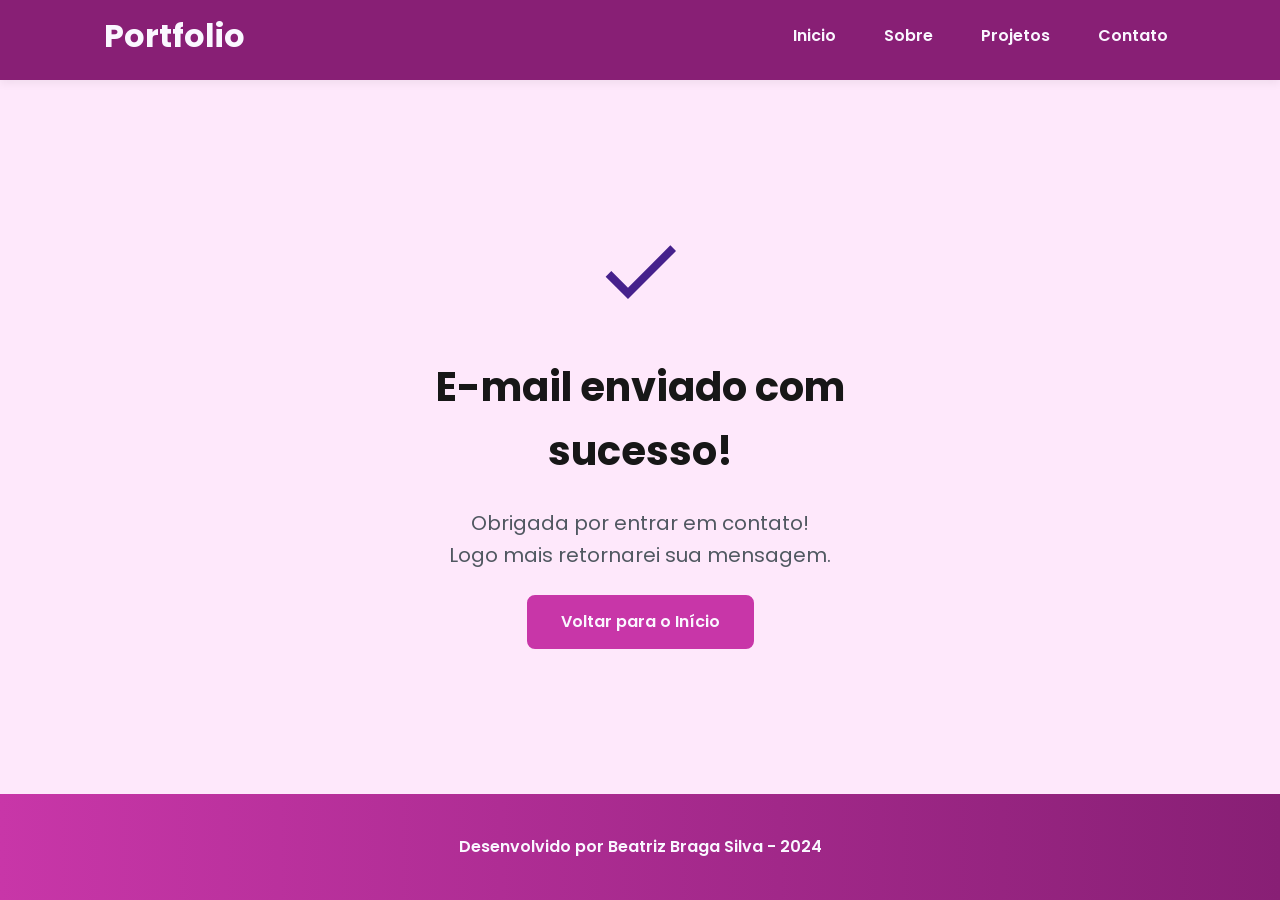
==== success.html @ 8f0bff2f "feat: success screen" ====
<!DOCTYPE html>
<html lang="pt-br">

<head>

    <!-- Fontes do Google -->
    <link rel="preconnect" href="https://fonts.googleapis.com">
    <link rel="preconnect" href="https://fonts.gstatic.com" crossorigin>

    <!-- Fonte do Google - Poppins -->
    <link href="https://fonts.googleapis.com/css2?family=Poppins&display=swap" rel="stylesheet">

    <meta charset="UTF-8">

    <meta name="viewport" content="width=device-width, initial-scale=1.0">

    <meta name="author" content="Generation Brasil">
    <meta name="description"
        content="Portfólio da Generation Brasil, desenvolvedor Full Stack especializado em criar experiências digitais incríveis. Conheça meus projetos e entre em contato.">
    <meta name="robots" content="index, follow">

    <link rel="icon" type="image/svg+xml" href="./assets/img/favicon.svg">

    <!-- SWIPER CSS -->
    <link rel="stylesheet" href="https://cdn.jsdelivr.net/npm/swiper@11/swiper-bundle.min.css"> 

    <!-- Link para a Folha de Estilo da Página - CSS -->
    <link rel="stylesheet" href="./assets/css/style.css">

    <title>Portfólio Generation Brasil</title>

</head>

<body>

    <!-- Cabeçalho da Página (header) -->
    <header>
        <div class="menu-content">
            <a href="index.html" id="titulo">Portfolio</a>
            <nav>
                <ul class="menu-list">
                    <li><a href="index.html">Inicio</a></li>
                    <li><a href="#about">Sobre</a></li>
                    <li><a href="#projects">Projetos</a></li>
                    <li><a href="#contact">Contato</a></li>
                </ul>
            </nav>
        </div>
    </header>

    <!-- Seção Principal da Página (main) -->
    <main>
        <section class="success-container">
            <article class = "success-content">
                <figure class = "success-icon">
                    <img src = "./assets/img/success.svg" 
                        alt = "Ilustração de sucesso"
                        class = "float-animation">
                </figure>
                <h1>E-mail enviado com sucesso!</h1>
                <h2>
                    Obrigada por entrar em contato! <br>
                    Logo mais retornarei sua mensagem.
                </h2>
                <a class="botao" href="index.html">Voltar para o Início</a>
            </article>
        </section>
    </main>

    <!-- Rodapé da Página (footer) -->
    <footer>
        Desenvolvido por Beatriz Braga Silva - 2024
    </footer>

</body>

</html>
---- assets/css/style.css ----
* {
    margin: 0;
    padding: 0;
    box-sizing: border-box;
    font-family: 'Poppins', sans-serif;
    font-weight: 400;
    text-decoration: none;
    outline: none;
}

:root {
  /* Paleta de Cores - rose */
  --rose-50: #fee8fb;
  --rose-100: #f7cdf6;
  --rose-200: #f0b3de;
  --rose-300: #e586cc;
  --rose-400: #db60c4;
  --rose-500: #c836a8;
  --rose-600: #a02c8e;
  --rose-700: #772163;
  --rose-800: #881f75;
  --rose-900: #4d0e3f;

  /* Cores Neutras */
  --gray-200: #e8e8e8;
  --gray-400: #505861;
  --black: #171717;
  --white: #FAF7FF;

  /* Cores de Estado */
  --error: #e63946;

  /* Sombras */
  --shadow-sm: 0 0.25rem 0.5rem rgba(0, 0, 0, 0.05);
  --shadow-md: 0 0.25rem 0.75rem rgba(107, 54, 200, 0.3);
  --shadow-lg: 0 0.5rem 1.5rem rgba(107, 54, 200, 0.2);

  /* Espaçamentos */
  --spacing-xs: 0.5rem;
  --spacing-sm: 1rem;
  --spacing-md: 1.5rem;
  --spacing-lg: 2rem;
  --spacing-xl: 3rem;
  --spacing-2xl: 4rem;

  /* Tamanhos de Fonte */
  --text-sm: 0.75rem;
  --text-base: 1rem;
  --text-lg: 1.25rem;
  --text-xl: 1.5rem;
  --text-2xl: 2rem;
  --text-3xl: 2.5rem;

  /* Border Radius */
  --radius-sm: 0.25rem;
  --radius-md: 0.5rem;
  --radius-lg: 1rem;
  --radius-xl: 2rem;
  --radius-full: 50%;

  /* Animação Padrão */
  --transition-default: all 0.3s ease;
}

html {
  scroll-behavior: smooth;
}

body {
  display: flex;
  flex-direction: column;
  min-height: 100vh;
  background-color: var(--rose-50);
  line-height: 1.6;
  color: var(--black);
}

main {
  flex: 1;
}

.section-container {
  max-width: 70rem;
  margin: 0 auto;
  padding: var(--spacing-xl) var(--spacing-md);
  scroll-margin-top: 6rem;
}

.buttons-container {
  display: flex;
  gap: var(--spacing-sm);
}

.botao,
.botao-outline {
  display: inline-block;
  padding: 0.75rem 2rem;
  border: 0.15rem solid transparent;
  border-radius: var(--radius-md);
  font-size: var(--text-base);
  font-weight: 600;
  text-align: center;
  cursor: pointer;
  transition: var(--transition-default);
}

/* Botão preenchido (primário) */
.botao {
  border-color: var(--rose-500);
  background-color: var(--rose-500);
  color: var(--white);
}

.botao:hover {
  border-color: var(--rose-800);
  background-color: var(--rose-800);
  box-shadow: var(--shadow-md);
  transform: translateY(-0.25rem);
}

/* Botão outline (secundário) */
.botao-outline {
  border-color: var(--rose-500);
  background-color: transparent;
  color: var(--rose-500);
}

.botao-outline:hover {
  border-color: var(--rose-500);
  background-color: var(--rose-500);
  color: var(--white);
  transform: translateY(-0.25rem);
}

/* Botões pequenos */
.botao.botao-sm,
.botao-outline.botao-sm {
  min-width: 6rem;
  padding: 0.25rem var(--spacing-sm);
  border-width: 0.125rem;
  border-radius: 0.25rem;
  font-size: var(--text-sm);
}

header {
  position: sticky;
  top: 0;
  z-index: 1000;
  width: 100%;
  height: 5rem;
  border-bottom: var(--spacing-xs) solid var(--rose-800);
  background-color: var(--rose-800);
  box-shadow: var(--shadow-sm);
}

header a {
  font-weight: 600;
  color: var(--white);
  transition: color 0.3s ease;
}

header a:hover {
  color: var(--rose-100);
}

#titulo {
  font-size: var(--text-2xl);
  font-weight: 700;
}

.menu-content {
  display: flex;
  justify-content: space-between;
  align-items: center;
  max-width: 70rem;
  height: 100%;
  margin: 0 auto;
  padding: 0 var(--spacing-md);
}

.menu-list {
  display: flex;
  gap: var(--spacing-lg);
  list-style: none;
}

.menu-list a {
  padding: var(--spacing-xs);
}

.hero-container {
  display: flex;
  align-items: center;
  gap: var(--spacing-2xl);
  min-height: calc(100vh - 5rem);
}

.hero-content {
  display: flex;
  flex: 1;
  flex-direction: column;
  gap: var(--spacing-md);
}

.hero-content span {
  font-size: var(--text-xl);
  font-weight: 700;
}

.hero-content h1 {
  font-size: var(--text-3xl);
  font-weight: 700;
}

.hero-content p,
.about-content p,
.contact-info p {
  font-size: var(--text-lg);
  color: var(--gray-400);
}

.hero-image {
  display: flex;
  flex: 1;
  justify-content: center;
}

.hero-image img {
  width: 100%;
  max-width: 100%;
  border-radius: var(--radius-xl);
}

/* Animação flutuante */
@keyframes float {
  0%,
  100% {
    transform: translateY(0);
  }

  50% {
    transform: translateY(-1.25rem);
  }
}

.float-animation {
  animation: float 3s ease-in-out infinite;
}

.about-container {
  display: flex;
  align-items: center;
  gap: var(--spacing-2xl);
  margin: var(--spacing-2xl) auto;
  border-radius: var(--radius-lg);
  background-color: var(--rose-100);
}

.about-image {
  flex: 0 0 17.5rem;
}

.about-image img {
  width: 100%;
  border: 0.35rem solid var(--rose-500);
  border-radius: var(--radius-full);
  box-shadow: var(--shadow-lg);
}

.about-content h2,
.projects-container h2,
.contact-info h2 {
  margin-bottom: var(--spacing-md);
  font-size: var(--text-3xl);
  font-weight: 700;
  color: var(--rose-800);
}

.about-content p {
  margin-bottom: var(--spacing-sm);
  text-align: justify;
}

.about-buttons-data {
  display: flex;
  justify-content: space-between;
  align-items: center;
  gap: var(--spacing-lg);
  margin-top: var(--spacing-lg);
}

.about-buttons-data .botao {
  margin-right: auto;
}

.data-container {
  display: flex;
  gap: var(--spacing-lg);
  margin-top: 0;
}

.data-item {
  display: flex;
  flex-direction: column;
  align-items: center;
}

.data-number {
  font-size: var(--text-xl);
  font-weight: 700;
  text-align: center;
  color: var(--rose-500);
}

.data-label {
  font-size: var(--text-base);
  text-align: center;
  color: var(--gray-400);
}

.projects-container {
  scroll-margin-top: 3rem;
  margin: var(--spacing-2xl) auto;
  text-align: center;
}

.projects-swiper {
  position: relative;
  width: 100%;
  padding: var(--spacing-sm) var(--spacing-xl) var(--spacing-xl);
  overflow: hidden;
}

.project-card {
  display: flex;
  flex-direction: column;
  width: 100%;
  height: 100%;
  border: 0.15rem solid var(--gray-200);
  border-radius: var(--radius-lg);
  background-color: var(--white);
  box-shadow: var(--shadow-sm);
  overflow: hidden;
  transition: var(--transition-default);
}

.project-card:hover {
  box-shadow: var(--shadow-lg);
}

.project-image {
  display: flex;
  align-items: center;
  justify-content: center;
  width: 100%;
  height: 10rem;
  background: linear-gradient(135deg, var(--rose-50) 0%, var(--rose-100) 100%);
}

.project-image img {
  width: 75%;
  height: 75%;
  max-width: 7rem;
  max-height: 7rem;
  object-fit: contain;
  transition: transform 0.3s ease;
}

.project-content {
  display: flex;
  flex: 1;
  flex-direction: column;
  padding: var(--spacing-md);
  text-align: left;
}

.project-content h3 {
  margin-bottom: 0.75rem;
  font-size: var(--text-lg);
  font-weight: 700;
}

.project-content p {
  flex: 1;
  margin-bottom: var(--spacing-sm);
  font-size: 0.95rem;
  color: var(--gray-400);
}

.project-tags {
  display: flex;
  flex-wrap: wrap;
  gap: var(--spacing-xs);
}

.tag {
  padding: 0.375rem 0.75rem;
  border-radius: var(--radius-sm);
  background-color: var(--rose-100);
  font-size: var(--text-sm);
  font-weight: 600;
  color: var(--rose-800);
}

.project-buttons {
  display: flex;
  justify-content: center;
  align-items: center;
  gap: 0.75rem;
  margin-top: var(--spacing-sm);
}

.swiper-wrapper {
  align-items: stretch;
}

.swiper-slide {
  display: flex;
  height: auto;
}

/* Botões do Swiper (navegação) */
.swiper-button-next,
.swiper-button-prev {
  width: 3rem;
  height: 3rem;
}

.swiper-button-next:after,
.swiper-button-prev:after {
  font-size: var(--text-lg);
  color: var(--rose-500);
}

.swiper-button-next:hover:after,
.swiper-button-prev:hover:after {
  color: var(--rose-800);
}

/* Indicadores de paginação */
.swiper-pagination-bullet {
  width: 0.75rem;
  height: 0.75rem;
  background-color: var(--gray-200);
  opacity: 1;
}

.swiper-pagination-bullet-active {
  width: var(--spacing-lg);
  border-radius: var(--radius-sm);
  background-color: var(--rose-500);
}

.contact-container {
  display: grid;
  grid-template-columns: 1fr 1fr;
  gap: var(--spacing-2xl);
}

.contact-info h2 {
  margin-bottom: var(--spacing-md);
}

.contact-info p {
  margin-bottom: var(--spacing-lg);
}

.social-container {
  display: flex;
  justify-content: center;
  gap: var(--spacing-xl);
}

.social-icon {
  width: 5rem;
  height: 5rem;
  padding: 0.75rem;
  border-radius: var(--radius-md);
  transition: var(--transition-default);
}

.social-icon img {
  width: 100%;
  filter: brightness(0) saturate(100%);
  transition: filter 0.3s ease;
}

.social-icon:hover img {
  filter: brightness(0)
          saturate(100%)
          invert(42%)
          sepia(93%)
          saturate(1352%)
          hue-rotate(243deg)
          brightness(79%)
          contrast(91%);
}

/* Formulário */
form {
  display: flex;
  flex-direction: column;
  gap: 0.75rem;
}

form label {
  font-size: var(--text-base);
  font-weight: 600;
}

form input,
form textarea {
  width: 100%;
  padding: 0.5rem var(--spacing-sm);
  border: 0.15rem solid var(--rose-500);
  border-radius: var(--radius-md);
  font-family: inherit;
  font-size: var(--text-base);
  transition: border-color 0.3s ease;
}

form input:focus,
form textarea:focus {
  border-color: var(--rose-500);
  outline: none;
}

form textarea {
  min-height: 5rem;
  resize: none;
}

form span {
  margin-top: -0.75rem;
  font-size: var(--text-sm);
  color: var(--error);
}

footer {
  padding: 2.5rem;
  background: linear-gradient(to right, var(--rose-500), var(--rose-800));
  font-weight: 600;
  text-align: center;
  color: var(--white);
}

.success-container {
    display: flex;
    flex-direction: column;
    justify-content: center;
    align-items: center;
    width: 100%;
    min-height: calc(100vh - 12.5rem);
    padding: var(--spacing-xl) var(--spacing-md);
}

.success-content {
    display: flex;
    flex-direction: column;
    align-items: center;
    gap: var(--spacing-md);
    max-width: 37.5rem;
    text-align: center;
}

.success-content h1 {
    font-size: var(--text-3xl);
    font-weight: 700;
    color: var(--purple-800);
}

.success-content h2 {
    font-size: var(--text-lg);
    color: var(--gray-400);
}

.success-icon {
    display: flex;
    align-items: center;
    justify-content: center;
    width: 7.5rem;
    height: 7.5rem;
    border-radius: var(--radius-full);
    background-color: var(--purple-100);
}

.success-icon img {
    width: 6rem;
    height: 6rem;
    filter: brightness(0)
            saturate(100%)
            invert(11%)
            sepia(69%)
            saturate(3759%)
            hue-rotate(256deg)
            brightness(101%)
            contrast(96%);
}
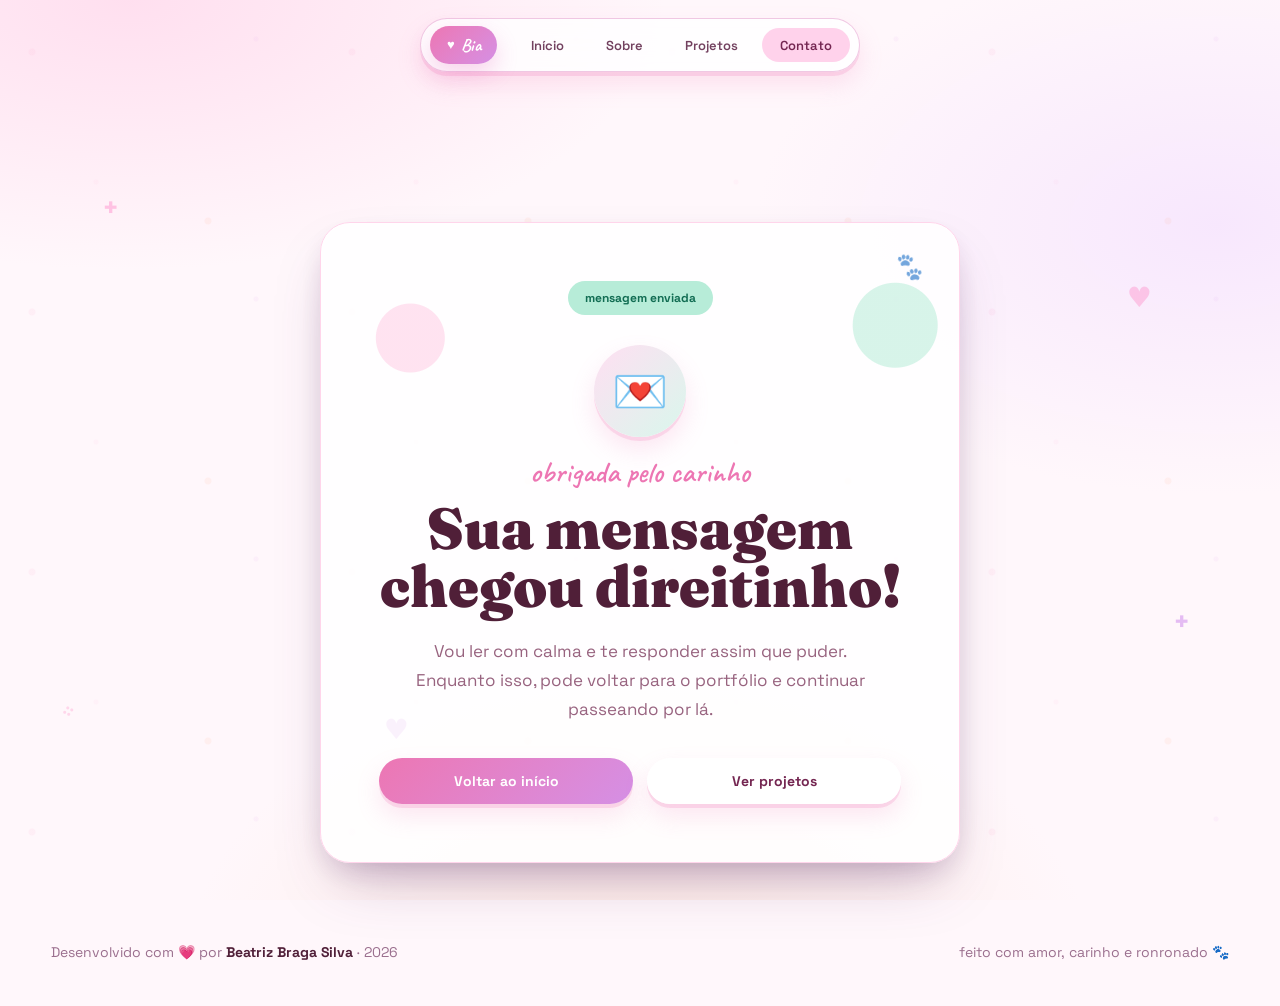
==== commit b66e94f8: "feat: atualização" ====
--- a/success.html
+++ b/success.html
@@ -2,76 +2,59 @@
 <html lang="pt-br">
 
 <head>
+  <meta charset="UTF-8">
+  <meta name="viewport" content="width=device-width, initial-scale=1.0">
+  <meta name="author" content="Beatriz Braga Silva">
+  <meta name="description" content="Mensagem enviada com sucesso para Beatriz Braga Silva.">
+  <meta name="robots" content="noindex, follow">
 
-    <!-- Fontes do Google -->
-    <link rel="preconnect" href="https://fonts.googleapis.com">
-    <link rel="preconnect" href="https://fonts.gstatic.com" crossorigin>
+  <link rel="preconnect" href="https://fonts.googleapis.com">
+  <link rel="preconnect" href="https://fonts.gstatic.com" crossorigin>
+  <link href="https://fonts.googleapis.com/css2?family=Caveat:wght@500;600;700&family=Fraunces:opsz,wght@9..144,700;9..144,800;9..144,900&family=Space+Grotesk:wght@400;500;600;700&display=swap" rel="stylesheet">
+  <link rel="stylesheet" href="./assets/css/style.css">
 
-    <!-- Fonte do Google - Poppins -->
-    <link href="https://fonts.googleapis.com/css2?family=Poppins&display=swap" rel="stylesheet">
-
-    <meta charset="UTF-8">
-
-    <meta name="viewport" content="width=device-width, initial-scale=1.0">
-
-    <meta name="author" content="Generation Brasil">
-    <meta name="description"
-        content="Portfólio da Generation Brasil, desenvolvedor Full Stack especializado em criar experiências digitais incríveis. Conheça meus projetos e entre em contato.">
-    <meta name="robots" content="index, follow">
-
-    <link rel="icon" type="image/svg+xml" href="./assets/img/favicon.svg">
-
-    <!-- SWIPER CSS -->
-    <link rel="stylesheet" href="https://cdn.jsdelivr.net/npm/swiper@11/swiper-bundle.min.css"> 
-
-    <!-- Link para a Folha de Estilo da Página - CSS -->
-    <link rel="stylesheet" href="./assets/css/style.css">
-
-    <title>Portfólio Generation Brasil</title>
-
+  <title>Mensagem enviada | Beatriz Braga</title>
 </head>
 
-<body>
+<body class="success-page">
+  <div class="page-sparkles" aria-hidden="true">
+    <span class="sparkle s1">+</span>
+    <span class="sparkle s2">♥</span>
+    <span class="sparkle s3">+</span>
+    <span class="sparkle s4">♥</span>
+    <span class="paw">::</span>
+  </div>
 
-    <!-- Cabeçalho da Página (header) -->
-    <header>
-        <div class="menu-content">
-            <a href="index.html" id="titulo">Portfolio</a>
-            <nav>
-                <ul class="menu-list">
-                    <li><a href="index.html">Inicio</a></li>
-                    <li><a href="#about">Sobre</a></li>
-                    <li><a href="#projects">Projetos</a></li>
-                    <li><a href="#contact">Contato</a></li>
-                </ul>
-            </nav>
-        </div>
-    </header>
+  <header>
+    <nav class="menu-content" aria-label="Menu principal">
+      <a href="./index.html#hero" id="titulo"><span class="titulo-icon">♥</span> Bia</a>
+      <ul class="menu-list">
+        <li><a href="./index.html#hero">Início</a></li>
+        <li><a href="./index.html#about">Sobre</a></li>
+        <li><a href="./index.html#projects">Projetos</a></li>
+        <li><a href="./index.html#contact" class="active">Contato</a></li>
+      </ul>
+    </nav>
+  </header>
 
-    <!-- Seção Principal da Página (main) -->
-    <main>
-        <section class="success-container">
-            <article class = "success-content">
-                <figure class = "success-icon">
-                    <img src = "./assets/img/success.svg" 
-                        alt = "Ilustração de sucesso"
-                        class = "float-animation">
-                </figure>
-                <h1>E-mail enviado com sucesso!</h1>
-                <h2>
-                    Obrigada por entrar em contato! <br>
-                    Logo mais retornarei sua mensagem.
-                </h2>
-                <a class="botao" href="index.html">Voltar para o Início</a>
-            </article>
-        </section>
-    </main>
+  <main class="success-main">
+    <section class="success-card" aria-labelledby="success-title">
+      <span class="success-badge">mensagem enviada</span>
+      <div class="success-icon" aria-hidden="true">💌</div>
+      <p class="success-kicker">obrigada pelo carinho</p>
+      <h1 id="success-title">Sua mensagem chegou direitinho!</h1>
+      <p>Vou ler com calma e te responder assim que puder. Enquanto isso, pode voltar para o portfólio e continuar passeando por lá.</p>
+      <div class="success-actions">
+        <a class="button button-primary" href="./index.html#hero">Voltar ao início</a>
+        <a class="button button-soft" href="./index.html#projects">Ver projetos</a>
+      </div>
+    </section>
+  </main>
 
-    <!-- Rodapé da Página (footer) -->
-    <footer>
-        Desenvolvido por Beatriz Braga Silva - 2024
-    </footer>
-
+  <footer>
+    <span>Desenvolvido com 💗 por <strong>Beatriz Braga Silva</strong> · 2026</span>
+    <span>feito com amor, carinho e ronronado 🐾</span>
+  </footer>
 </body>
 
-</html>+</html>
--- a/assets/css/style.css
+++ b/assets/css/style.css
@@ -1,598 +1,1628 @@
 * {
-    margin: 0;
-    padding: 0;
-    box-sizing: border-box;
-    font-family: 'Poppins', sans-serif;
-    font-weight: 400;
-    text-decoration: none;
-    outline: none;
+  box-sizing: border-box;
+  margin: 0;
+  padding: 0;
 }
 
 :root {
-  /* Paleta de Cores - rose */
-  --rose-50: #fee8fb;
-  --rose-100: #f7cdf6;
-  --rose-200: #f0b3de;
-  --rose-300: #e586cc;
-  --rose-400: #db60c4;
-  --rose-500: #c836a8;
-  --rose-600: #a02c8e;
-  --rose-700: #772163;
-  --rose-800: #881f75;
-  --rose-900: #4d0e3f;
-
-  /* Cores Neutras */
-  --gray-200: #e8e8e8;
-  --gray-400: #505861;
-  --black: #171717;
-  --white: #FAF7FF;
-
-  /* Cores de Estado */
-  --error: #e63946;
-
-  /* Sombras */
-  --shadow-sm: 0 0.25rem 0.5rem rgba(0, 0, 0, 0.05);
-  --shadow-md: 0 0.25rem 0.75rem rgba(107, 54, 200, 0.3);
-  --shadow-lg: 0 0.5rem 1.5rem rgba(107, 54, 200, 0.2);
-
-  /* Espaçamentos */
-  --spacing-xs: 0.5rem;
-  --spacing-sm: 1rem;
-  --spacing-md: 1.5rem;
-  --spacing-lg: 2rem;
-  --spacing-xl: 3rem;
-  --spacing-2xl: 4rem;
-
-  /* Tamanhos de Fonte */
-  --text-sm: 0.75rem;
-  --text-base: 1rem;
-  --text-lg: 1.25rem;
-  --text-xl: 1.5rem;
-  --text-2xl: 2rem;
-  --text-3xl: 2.5rem;
-
-  /* Border Radius */
-  --radius-sm: 0.25rem;
-  --radius-md: 0.5rem;
-  --radius-lg: 1rem;
-  --radius-xl: 2rem;
-  --radius-full: 50%;
-
-  /* Animação Padrão */
-  --transition-default: all 0.3s ease;
+  --font-display: "Fraunces", serif;
+  --font-sans: "Space Grotesk", ui-sans-serif, system-ui, sans-serif;
+  --font-hand: "Caveat", cursive;
+  --ink: oklch(0.32 0.08 350);
+  --muted: oklch(0.55 0.06 345);
+  --pink: oklch(0.72 0.16 350);
+  --pink-2: oklch(0.75 0.14 320);
+  --pink-soft: oklch(0.95 0.06 350);
+  --mint: oklch(0.9 0.06 170);
+  --butter: oklch(0.95 0.07 95);
+  --paper: oklch(0.985 0.012 350);
+  --white: #fff;
+  --gradient-text: linear-gradient(120deg, oklch(0.7 0.18 350), oklch(0.75 0.14 320));
+  --shadow: 0 8px 24px oklch(0.72 0.16 350 / 0.18);
+  --shadow-sticker: 0 4px 0 oklch(0.72 0.16 350 / 0.2), 0 12px 24px oklch(0.72 0.16 350 / 0.18);
+  --shadow-strong: 0 30px 60px -20px oklch(0.4 0.1 320 / 0.35), 0 12px 30px -10px oklch(0.4 0.1 320 / 0.25);
+  --wide: min(92vw, 1180px);
 }
 
 html {
   scroll-behavior: smooth;
+  scrollbar-color: #f27ac1 #fff2fa;
+  scrollbar-width: thin;
 }
 
 body {
+  min-height: 100vh;
+  color: var(--ink);
+  font-family: var(--font-sans);
+  background:
+    radial-gradient(ellipse 70% 50% at 10% 0%, oklch(0.92 0.06 350 / 0.7), transparent 60%),
+    radial-gradient(ellipse 60% 50% at 95% 25%, oklch(0.92 0.06 310 / 0.55), transparent 60%),
+    radial-gradient(ellipse 60% 60% at 50% 110%, oklch(0.93 0.07 40 / 0.4), transparent 60%),
+    oklch(0.985 0.012 350);
+  background-attachment: fixed;
+  overflow-x: hidden;
+}
+
+::-webkit-scrollbar {
+  width: 12px;
+}
+
+::-webkit-scrollbar-track {
+  background: #fff2fa;
+}
+
+::-webkit-scrollbar-thumb {
+  border: 3px solid #fff2fa;
+  border-radius: 999px;
+  background: linear-gradient(#f476bf, #d783df);
+}
+
+body::before {
+  content: "";
+  position: fixed;
+  inset: 0;
+  z-index: -2;
+  background:
+    radial-gradient(circle at 10% 20%, oklch(0.85 0.1 350 / 0.12) 0 3px, transparent 4px),
+    radial-gradient(circle at 80% 15%, oklch(0.85 0.1 320 / 0.12) 0 2px, transparent 3px),
+    radial-gradient(circle at 30% 70%, oklch(0.85 0.1 350 / 0.08) 0 2px, transparent 3px),
+    radial-gradient(circle at 65% 85%, oklch(0.85 0.1 40 / 0.12) 0 3px, transparent 4px);
+  background-size: 320px 260px;
+  pointer-events: none;
+}
+
+a {
+  color: inherit;
+  text-decoration: none;
+}
+
+button,
+input,
+textarea {
+  font: inherit;
+}
+
+.progress-bar {
+  position: fixed;
+  inset: 0 auto auto 0;
+  z-index: 2000;
+  width: 0;
+  height: 5px;
+  border-radius: 0 999px 999px 0;
+  background: linear-gradient(90deg, #ff71bd, #e28bdd, #ff9b75);
+  box-shadow: 0 8px 20px rgba(242, 92, 177, 0.35);
+}
+
+.page-sparkles {
+  position: fixed;
+  inset: 0;
+  z-index: -1;
+  pointer-events: none;
+}
+
+.sparkle,
+.paw {
+  position: absolute;
+  color: oklch(0.85 0.12 350 / 0.7);
+  font-weight: 700;
+  font-size: 28px;
+  animation: float-slow 6s ease-in-out infinite;
+}
+
+.s1 { left: 8%; top: 21%; }
+.s2 { right: 10%; top: 31%; color: rgba(255, 121, 188, 0.34); }
+.s3 { right: 7%; top: 67%; color: rgba(180, 77, 230, 0.35); }
+.s4 { left: 30%; top: 79%; color: rgba(191, 79, 222, 0.55); }
+.paw {
+  left: 5%;
+  bottom: 20%;
+  width: 18px;
+  height: 18px;
+  color: rgba(255, 152, 204, 0.34);
+  font-size: 16px;
+  transform: rotate(35deg);
+}
+
+header {
+  position: sticky;
+  top: 18px;
+  z-index: 1000;
+  width: fit-content;
+  max-width: calc(100vw - 24px);
+  margin: 18px auto 0;
+  padding: 7px 9px;
+  border: 1px solid rgba(234, 177, 216, 0.7);
+  border-radius: 999px;
+  background: oklch(1 0 0 / 0.7);
+  box-shadow: var(--shadow-sticker);
+  backdrop-filter: blur(22px);
+  -webkit-backdrop-filter: blur(22px);
+}
+
+.menu-content,
+.menu-list {
+  display: flex;
+  align-items: center;
+}
+
+.menu-content {
+  gap: 16px;
+}
+
+.menu-list {
+  gap: 6px;
+  list-style: none;
+}
+
+#titulo {
+  display: inline-flex;
+  align-items: center;
+  gap: 6px;
+  padding: 8px 17px;
+  border-radius: 999px;
+  color: #fff;
+  font-family: var(--font-hand);
+  font-size: 18px;
+  font-weight: 700;
+  background: linear-gradient(135deg, var(--pink), var(--pink-2));
+  box-shadow: 0 10px 22px rgba(221, 78, 171, 0.22);
+}
+
+.titulo-icon {
+  font-size: 13px;
+}
+
+.menu-list a {
+  display: inline-flex;
+  align-items: center;
+  justify-content: center;
+  min-height: 34px;
+  padding: 0 18px;
+  border-radius: 999px;
+  color: #73415f;
+  font-size: 13px;
+  font-weight: 600;
+  transition: 0.25s ease;
+}
+
+.menu-list a:hover,
+.menu-list a.active {
+  color: oklch(0.4 0.12 350);
+  background: oklch(0.92 0.07 350);
+}
+
+.page-section {
+  width: var(--wide);
+  margin: 0 auto;
+  scroll-margin-top: 90px;
+}
+
+.hero-container {
+  position: relative;
+  display: grid;
+  grid-template-columns: minmax(390px, 480px) minmax(360px, 450px);
+  align-items: center;
+  justify-content: center;
+  gap: clamp(100px, 11vw, 190px);
+  min-height: calc(100vh - 78px);
+  padding: 42px 0 126px;
+}
+
+.hero-left {
   display: flex;
   flex-direction: column;
-  min-height: 100vh;
-  background-color: var(--rose-50);
-  line-height: 1.6;
-  color: var(--black);
-}
-
-main {
-  flex: 1;
-}
-
-.section-container {
-  max-width: 70rem;
-  margin: 0 auto;
-  padding: var(--spacing-xl) var(--spacing-md);
-  scroll-margin-top: 6rem;
+  align-items: flex-start;
+  transform: translateY(10px);
+}
+
+.hero-badge {
+  display: inline-flex;
+  align-items: center;
+  margin-bottom: 27px;
+  padding: 7px 17px;
+  border-radius: 999px;
+  color: #126d53;
+  background: oklch(0.95 0.05 170);
+  font-size: 12px;
+  font-weight: 700;
+}
+
+.hero-hello {
+  margin-bottom: 19px;
+  color: var(--pink);
+  font-family: var(--font-hand);
+  font-size: 38px;
+  font-weight: 500;
+}
+
+.hero-left h1 {
+  color: var(--ink);
+  font-family: var(--font-display);
+  font-size: clamp(64px, 5vw, 88px);
+  font-weight: 900;
+  line-height: 0.9;
+}
+
+.hero-left h1 span {
+  position: relative;
+  display: block;
+  width: fit-content;
+  background: var(--gradient-text);
+  background-clip: text;
+  -webkit-background-clip: text;
+  color: transparent;
+}
+
+.hero-left h1 span::after {
+  content: "";
+  position: absolute;
+  left: -4px;
+  bottom: -24px;
+  width: calc(100% - 74px);
+  height: 20px;
+  background-image: url("data:image/svg+xml,%3Csvg width='320' height='24' viewBox='0 0 320 24' xmlns='http://www.w3.org/2000/svg'%3E%3Cpath d='M3 15 C78 7 170 22 317 10' fill='none' stroke='%23f8a1d4' stroke-width='3' stroke-linecap='round'/%3E%3C/svg%3E");
+  background-repeat: no-repeat;
+  background-size: 100% 100%;
+  opacity: 0.8;
+  transform: rotate(-0.4deg);
+  transform-origin: left center;
+}
+
+.hero-left h1 b {
+  position: relative;
+  z-index: 1;
+  display: inline-block;
+  margin-left: 16px;
+  color: var(--pink);
+  font-size: 36px;
+  vertical-align: middle;
+}
+
+.hero-description {
+  max-width: 500px;
+  margin-top: 24px;
+  color: #98637f;
+  font-size: 18px;
+  line-height: 1.72;
+}
+
+.hero-description strong,
+.about-content strong {
+  padding: 1px 8px;
+  border-radius: 999px;
+  color: oklch(0.4 0.12 350);
+  background: var(--pink-soft);
+  font-weight: 800;
 }
 
 .buttons-container {
   display: flex;
-  gap: var(--spacing-sm);
-}
-
-.botao,
-.botao-outline {
-  display: inline-block;
-  padding: 0.75rem 2rem;
-  border: 0.15rem solid transparent;
-  border-radius: var(--radius-md);
-  font-size: var(--text-base);
+  flex-wrap: wrap;
+  gap: 16px;
+  margin-top: 28px;
+}
+
+.button {
+  display: inline-flex;
+  align-items: center;
+  justify-content: center;
+  min-height: 46px;
+  padding: 0 29px;
+  border: 0;
+  border-radius: 999px;
+  cursor: pointer;
+  font-size: 14px;
+  font-weight: 800;
+  transition: 0.25s ease;
+}
+
+.button-primary {
+  color: #fff;
+  background: linear-gradient(135deg, var(--pink), var(--pink-2));
+  box-shadow: var(--shadow-sticker);
+}
+
+.button-soft {
+  color: oklch(0.4 0.12 350);
+  background: oklch(1 0 0 / 0.9);
+  box-shadow: var(--shadow-sticker);
+}
+
+.button:hover {
+  transform: translateY(-3px);
+}
+
+.hero-tags {
+  display: flex;
+  flex-wrap: wrap;
+  gap: 10px;
+  margin-top: 47px;
+}
+
+.hero-tags span,
+.project-tags span {
+  padding: 5px 14px;
+  border: 1px solid #ffd1e8;
+  border-radius: 999px;
+  color: #864267;
+  background: rgba(255, 255, 255, 0.82);
+  font-size: 12px;
+  font-weight: 600;
+}
+
+.hero-right {
+  display: flex;
+  justify-content: center;
+  transform: translateY(18px);
+}
+
+.hero-card {
+  position: relative;
+  width: clamp(335px, 25vw, 430px);
+  padding: 16px;
+  border-radius: 28px;
+  background: oklch(1 0 0 / 0.96);
+  box-shadow: var(--shadow-sticker);
+  transform: rotate(-4deg);
+}
+
+.hero-photo {
+  display: block;
+  width: 100%;
+  aspect-ratio: 0.82 / 1;
+  border-radius: 21px;
+  object-fit: cover;
+  object-position: center 25%;
+}
+
+.hero-chip {
+  position: absolute;
+  display: inline-flex;
+  align-items: center;
+  justify-content: center;
+  min-height: 36px;
+  padding: 0 15px;
+  border-radius: 999px;
+  color: #6c2453;
+  background: oklch(1 0 0 / 0.94);
+  box-shadow: var(--shadow-sticker);
+  font-size: 12px;
+  font-weight: 800;
+  white-space: nowrap;
+}
+
+.chip-one { top: 52px; left: -50px; transform: rotate(-5deg); }
+.chip-two { top: 142px; right: -83px; transform: rotate(6deg); background: #ffdff3; }
+.chip-three { right: -56px; bottom: 54px; transform: rotate(6deg); color: #147158; background: var(--mint); }
+
+.hero-card-footer {
+  position: absolute;
+  right: -22px;
+  bottom: -31px;
+  left: 60px;
+  display: flex;
+  align-items: center;
+  justify-content: center;
+  min-height: 64px;
+  padding: 15px 28px;
+  border-radius: 999px;
+  color: #7b2b62;
+  background: oklch(1 0 0 / 0.96);
+  box-shadow: var(--shadow-sticker);
+  font-family: var(--font-hand);
+  font-size: 22px;
   font-weight: 600;
   text-align: center;
+  transform: rotate(-1deg);
+}
+
+.hero-card-footer span {
+  position: absolute;
+  left: -70px;
+  bottom: 9px;
+  padding: 7px 16px;
+  border-radius: 999px;
+  color: #157356;
+  background: var(--mint);
+  font-size: 12px;
+  font-weight: 800;
+  white-space: nowrap;
+  box-shadow: var(--shadow-sticker);
+  transform: rotate(-4deg);
+}
+
+.hero-cat {
+  position: absolute;
+  top: -30px;
+  right: 18px;
+  width: 58px;
+  height: 58px;
+  color: oklch(0.75 0.14 350);
+  filter: drop-shadow(0 10px 20px oklch(0.72 0.16 350 / 0.24));
+  animation: float-slow 6s ease-in-out infinite;
+}
+
+.blink {
+  animation: blink 4s ease-in-out infinite;
+  transform-origin: center;
+}
+
+.scroll-hint {
+  position: absolute;
+  left: 50%;
+  bottom: 22px;
+  display: flex;
+  flex-direction: column;
+  align-items: center;
+  gap: 8px;
+  color: #99738c;
+  font-size: 12px;
+  font-weight: 700;
+  transform: translateX(-50%);
+}
+
+.scroll-hint strong {
+  color: #d65bb1;
+  font-size: 18px;
+  animation: bob 1.8s ease-in-out infinite;
+}
+
+@keyframes bob {
+  50% { transform: translateY(8px); }
+}
+
+@keyframes float-slow {
+  0%,
+  100% {
+    transform: translateY(0) rotate(0deg);
+  }
+
+  50% {
+    transform: translateY(-12px) rotate(-2deg);
+  }
+}
+
+@keyframes wiggle {
+  0%,
+  100% {
+    transform: rotate(-3deg);
+  }
+
+  50% {
+    transform: rotate(3deg);
+  }
+}
+
+@keyframes blink {
+  0%,
+  90%,
+  100% {
+    transform: scaleY(1);
+  }
+
+  95% {
+    transform: scaleY(0.1);
+  }
+}
+
+.section-title {
+  max-width: 850px;
+}
+
+.center-title {
+  margin: 0 auto;
+  text-align: center;
+}
+
+.section-title p {
+  color: var(--pink);
+  font-family: var(--font-hand);
+  font-size: 25px;
+  font-weight: 500;
+}
+
+.section-title h2 {
+  color: var(--ink);
+  font-family: var(--font-display);
+  font-size: clamp(42px, 4vw, 60px);
+  font-weight: 800;
+  line-height: 1.15;
+}
+
+.section-title h2 span {
+  background: var(--gradient-text);
+  background-clip: text;
+  -webkit-background-clip: text;
+  color: transparent;
+  font-weight: 800;
+}
+
+.section-title small {
+  display: block;
+  max-width: 620px;
+  margin: 18px auto 0;
+  color: var(--muted);
+  font-size: 17px;
+  line-height: 1.55;
+}
+
+.about-container {
+  min-height: 940px;
+  padding-top: 230px;
+  padding-bottom: 130px;
+}
+
+.about-grid {
+  display: grid;
+  grid-template-columns: 470px minmax(420px, 600px);
+  align-items: center;
+  justify-content: center;
+  gap: 105px;
+  margin-top: 80px;
+}
+
+.cat-polaroids {
+  position: relative;
+  min-height: 390px;
+}
+
+.polaroid {
+  position: absolute;
+  width: 310px;
+  padding: 16px 16px 22px;
+  border-radius: 27px 27px 18px 18px;
+  background: #fff;
+  box-shadow: var(--shadow-sticker);
+  text-align: center;
+}
+
+.polaroid img {
+  display: block;
+  width: 100%;
+  aspect-ratio: 1.22 / 1;
+  border-radius: 19px;
+  object-fit: cover;
+}
+
+.polaroid figcaption {
+  margin-top: 10px;
+  color: #8d3a70;
+  font-size: 18px;
+  font-weight: 500;
+}
+
+.polaroid-one {
+  top: 8px;
+  left: 40px;
+  transform: rotate(-5deg);
+}
+
+.polaroid-two {
+  right: 4px;
+  bottom: 0;
+  transform: rotate(7deg);
+}
+
+.about-content p {
+  color: #6a3152;
+  font-size: 19px;
+  line-height: 1.78;
+}
+
+.about-content p + p {
+  margin-top: 27px;
+  color: #9b6f8e;
+}
+
+.about-facts {
+  display: grid;
+  grid-template-columns: repeat(2, minmax(0, 1fr));
+  gap: 14px;
+  margin-top: 31px;
+}
+
+.about-facts span {
+  display: flex;
+  flex-direction: column;
+  gap: 2px;
+  min-height: 62px;
+  padding: 13px 24px;
+  border: 1px solid #ffd4eb;
+  border-radius: 999px;
+  background: oklch(1 0 0 / 0.7);
+  backdrop-filter: blur(20px);
+  box-shadow: var(--shadow-sticker);
+}
+
+.about-facts b {
+  font-size: 14px;
+  font-weight: 800;
+}
+
+.about-facts small {
+  color: var(--muted);
+  font-size: 12px;
+}
+
+.diary-container {
+  display: grid;
+  grid-template-columns: 410px 760px;
+  align-items: start;
+  justify-content: center;
+  gap: 76px;
+  min-height: 820px;
+  margin-top: 120px;
+  margin-bottom: 150px;
+  padding-top: 95px;
+}
+
+.eyebrow {
+  margin-bottom: 20px;
+  color: #855a78;
+  font-size: 14px;
+  font-weight: 700;
+  letter-spacing: 5px;
+}
+
+.diary-copy h2 {
+  font-family: var(--font-hand);
+  font-size: 49px;
+  font-weight: 500;
+  line-height: 1.12;
+}
+
+.diary-copy > p:not(.eyebrow) {
+  margin-top: 22px;
+  color: #9b6f8e;
+  font-size: 17px;
+  line-height: 1.62;
+}
+
+.diary-book-wrap {
+  display: flex;
+  flex-direction: column;
+  align-items: center;
+}
+
+.diary-controls {
+  display: flex;
+  align-items: center;
+  justify-content: center;
+  gap: 18px;
+  margin-top: 28px;
+  color: #8e6382;
+  font-size: 20px;
+}
+
+.round-btn,
+.project-arrow {
+  display: grid;
+  place-items: center;
+  border: 0;
+  border-radius: 999px;
   cursor: pointer;
-  transition: var(--transition-default);
-}
-
-/* Botão preenchido (primário) */
-.botao {
-  border-color: var(--rose-500);
-  background-color: var(--rose-500);
-  color: var(--white);
-}
-
-.botao:hover {
-  border-color: var(--rose-800);
-  background-color: var(--rose-800);
-  box-shadow: var(--shadow-md);
-  transform: translateY(-0.25rem);
-}
-
-/* Botão outline (secundário) */
-.botao-outline {
-  border-color: var(--rose-500);
-  background-color: transparent;
-  color: var(--rose-500);
-}
-
-.botao-outline:hover {
-  border-color: var(--rose-500);
-  background-color: var(--rose-500);
-  color: var(--white);
-  transform: translateY(-0.25rem);
-}
-
-/* Botões pequenos */
-.botao.botao-sm,
-.botao-outline.botao-sm {
-  min-width: 6rem;
-  padding: 0.25rem var(--spacing-sm);
-  border-width: 0.125rem;
-  border-radius: 0.25rem;
-  font-size: var(--text-sm);
-}
-
-header {
-  position: sticky;
-  top: 0;
-  z-index: 1000;
+  color: #a63a7b;
+  background: #fff;
+  box-shadow: var(--shadow-sticker);
+}
+
+[hidden] {
+  display: none !important;
+}
+
+.round-btn {
+  width: 48px;
+  height: 48px;
+  color: #fff;
+  background: linear-gradient(135deg, var(--pink), var(--pink-2));
+  font-size: 18px;
+}
+
+.round-btn.active {
+  color: #fff;
+  background: linear-gradient(135deg, var(--pink), var(--pink-2));
+}
+
+.book {
+  position: relative;
+  display: grid;
+  grid-template-columns: 1fr 1fr;
+  width: 760px;
+  height: 440px;
+  padding: 14px;
+  border: 0;
+  border-radius: 14px;
+  background: oklch(0.25 0.05 295);
+  box-shadow: var(--shadow-strong);
+  overflow: hidden;
+  perspective: 1600px;
+}
+
+.book-page {
+  position: relative;
+  height: 100%;
+  padding: 28px 32px;
+  --paper-line: 30px;
+  background:
+    repeating-linear-gradient(to bottom, transparent 0 var(--paper-line), oklch(0.85 0.04 70 / 0.35) var(--paper-line) calc(var(--paper-line) + 1px)),
+    linear-gradient(135deg, oklch(0.985 0.03 90) 0%, oklch(0.96 0.05 70) 100%);
+  overflow: hidden;
+}
+
+.book-page::before {
+  content: none;
+  position: absolute;
+  inset: 24px 28px 24px;
+  background: repeating-linear-gradient(
+    to bottom,
+    transparent 0,
+    transparent 28px,
+    rgba(194, 151, 88, 0.25) 29px,
+    rgba(194, 151, 88, 0.25) 30px
+  );
+  pointer-events: none;
+}
+
+.page-lines {
+  position: relative;
+  z-index: 1;
   width: 100%;
-  height: 5rem;
-  border-bottom: var(--spacing-xs) solid var(--rose-800);
-  background-color: var(--rose-800);
-  box-shadow: var(--shadow-sm);
-}
-
-header a {
+  height: 100%;
+}
+
+.cover-page {
+  display: flex;
+  flex-direction: column;
+  align-items: center;
+  justify-content: center;
+  border-right: 0;
+  text-align: center;
+}
+
+.book::after {
+  content: "";
+  position: absolute;
+  top: 14px;
+  bottom: 14px;
+  left: 50%;
+  z-index: 5;
+  width: 6px;
+  transform: translateX(-50%);
+  background-image: radial-gradient(circle, oklch(0.35 0.05 295) 1px, transparent 1.5px);
+  background-size: 6px 10px;
+  pointer-events: none;
+}
+
+.book-page h3 {
+  position: absolute;
+  top: 1px;
+  left: 0;
+  color: #a34c7e;
+  font-family: var(--font-hand);
+  font-size: 25px;
+  font-weight: 500;
+  line-height: 30px;
+}
+
+.cover-mark {
+  position: absolute;
+  top: 118px;
+  left: 50%;
+  color: #ff67bc;
+  font-size: 35px;
+  line-height: 30px;
+  transform: translateX(-50%);
+}
+
+.cover-page p {
+  position: absolute;
+  top: 150px;
+  left: 0;
+  width: 100%;
+  font-family: var(--font-hand);
+  font-size: 29px;
+  line-height: 30px;
+}
+
+.cover-page small {
+  position: absolute;
+  top: 242px;
+  left: 0;
+  width: 100%;
+  color: #96728a;
+  font-family: var(--font-hand);
+  font-size: 17px;
+  line-height: 30px;
+}
+
+.cover-page span {
+  position: absolute;
+  bottom: 7px;
+  left: 0;
+  width: 100%;
+  color: #9e778e;
+  font-family: var(--font-hand);
+  font-size: 14px;
+  line-height: 30px;
+}
+
+.story-top {
+  display: flex;
+  justify-content: space-between;
+  align-items: flex-start;
+  height: var(--paper-line);
+}
+
+.story-top h3 {
+  position: static;
+  line-height: var(--paper-line);
+}
+
+.story-top small {
+  color: #ae7895;
+  font-family: var(--font-hand);
+  font-size: 15px;
+  line-height: var(--paper-line);
+}
+
+.story-page h4 {
+  min-height: calc(var(--paper-line) * 3);
+  margin-top: var(--paper-line);
+  margin-bottom: 0;
+  font-size: 25px;
+  font-weight: 800;
+  line-height: var(--paper-line);
+}
+
+.story-page-left h4 {
+  padding-right: 12px;
+}
+
+.story-page p {
+  min-height: calc(var(--paper-line) * 6);
+  margin-top: 0;
+  margin-bottom: 0;
+  font-size: 17px;
+  line-height: var(--paper-line);
+}
+
+.story-page-left p {
+  padding-right: 16px;
+}
+
+.signature {
+  color: #ad5d87;
+  font-family: var(--font-hand);
+  font-size: 15px;
+  line-height: var(--paper-line);
+}
+
+.turn-page {
+  position: absolute;
+  top: 14px;
+  right: 14px;
+  bottom: 14px;
+  z-index: 3;
+  width: calc(50% - 14px);
+  border-left: 0;
+  background:
+    linear-gradient(90deg, oklch(0.3 0.1 320 / 0.2), oklch(0.985 0.03 90) 18%, oklch(0.96 0.05 70) 100%),
+    repeating-linear-gradient(to bottom, transparent 0 30px, oklch(0.85 0.04 70 / 0.35) 30px 31px);
+  box-shadow: 0 10px 30px -10px oklch(0.3 0.1 320 / 0.35);
+  opacity: 0;
+  transform: rotateY(0deg);
+  transform-origin: left center;
+  pointer-events: none;
+}
+
+.book.turning .turn-page {
+  animation: page-turn 680ms ease-in-out;
+}
+
+@keyframes page-turn {
+  0% {
+    opacity: 0;
+    transform: rotateY(0deg);
+  }
+
+  12% {
+    opacity: 1;
+  }
+
+  55% {
+    opacity: 1;
+    transform: rotateY(-110deg);
+  }
+
+  100% {
+    opacity: 0;
+    transform: rotateY(-178deg);
+  }
+}
+
+.stack-container {
+  min-height: 830px;
+  padding-top: 150px;
+}
+
+.stack-tabs {
+  display: flex;
+  justify-content: center;
+  gap: 13px;
+  margin: 50px auto 58px;
+}
+
+.tab {
+  min-height: 42px;
+  padding: 0 22px;
+  border: 0;
+  border-radius: 999px;
+  color: #77305d;
+  background: rgba(255, 255, 255, 0.95);
+  box-shadow: var(--shadow-sticker);
+  cursor: pointer;
+  font-size: 14px;
+  font-weight: 800;
+}
+
+.tab.active {
+  color: #fff;
+  background: linear-gradient(135deg, var(--pink), var(--pink-2));
+}
+
+.skills-grid {
+  display: grid;
+  grid-template-columns: repeat(3, minmax(250px, 1fr));
+  gap: 23px;
+  max-width: 1150px;
+  margin: 0 auto;
+}
+
+.skill-card {
+  min-height: 112px;
+  padding: 25px 22px 22px;
+  border: 1px solid #ffd5eb;
+  border-radius: 28px;
+  background: rgba(255, 255, 255, 0.78);
+  box-shadow: var(--shadow-sticker);
+}
+
+.skill-head {
+  display: grid;
+  grid-template-columns: 47px 1fr;
+  align-items: center;
+  gap: 16px;
+}
+
+.skill-icon {
+  display: grid;
+  place-items: center;
+  width: 47px;
+  height: 47px;
+  border-radius: 999px;
+  background: var(--pink-soft);
+  font-size: 24px;
+}
+
+.skill-card h3 {
+  font-size: 16px;
+  font-weight: 800;
+}
+
+.skill-card small {
+  color: var(--muted);
+  font-size: 12px;
+}
+
+.meter {
+  height: 8px;
+  margin-top: 24px;
+  border-radius: 999px;
+  background: #f5e7ef;
+  overflow: hidden;
+}
+
+.meter span {
+  position: relative;
+  display: block;
+  width: 0;
+  height: 100%;
+  border-radius: inherit;
+  background: linear-gradient(90deg, var(--pink), var(--pink-2));
+  overflow: hidden;
+}
+
+.meter span::after {
+  content: "";
+  position: absolute;
+  inset: 0;
+  background: linear-gradient(90deg, transparent, rgba(255, 255, 255, 0.55), transparent);
+  transform: translateX(-120%);
+}
+
+.skills-grid.animate-bars .meter span {
+  animation: fillMeter 1.05s cubic-bezier(0.2, 0.85, 0.25, 1) forwards;
+}
+
+.skills-grid.animate-bars .meter span::after {
+  animation: shineMeter 1.05s ease-out forwards;
+}
+
+@keyframes fillMeter {
+  from { width: 0; }
+  to { width: var(--level); }
+}
+
+@keyframes shineMeter {
+  from { transform: translateX(-120%); }
+  to { transform: translateX(120%); }
+}
+
+.projects-container {
+  min-height: 820px;
+  padding-top: 80px;
+}
+
+.project-slider {
+  position: relative;
+  width: min(100%, 1160px);
+  margin: 60px auto 0;
+}
+
+.project-track {
+  display: flex;
+  align-items: stretch;
+  gap: 26px;
+  overflow-x: auto;
+  padding: 16px 4px 18px;
+  scroll-snap-type: x mandatory;
+  scrollbar-width: none;
+}
+
+.project-track::-webkit-scrollbar {
+  display: none;
+}
+
+.project-card {
+  display: flex;
+  flex-direction: column;
+  flex: 0 0 calc((100% - 52px) / 3);
+  scroll-snap-align: center;
+  border-radius: 30px;
+  background: rgba(255, 255, 255, 0.86);
+  box-shadow: var(--shadow-sticker);
+  overflow: hidden;
+  transition: transform 0.28s ease, box-shadow 0.28s ease;
+  will-change: transform;
+}
+
+.project-card:hover {
+  transform: translateY(-12px);
+  box-shadow: 0 6px 0 oklch(0.72 0.16 350 / 0.18), 0 22px 36px oklch(0.72 0.16 350 / 0.2);
+}
+
+.project-loading {
+  flex: 1 0 100%;
+  padding: 46px 20px;
+  border-radius: 30px;
+  color: #9b6f8e;
+  background: rgba(255, 255, 255, 0.72);
+  text-align: center;
+  font-family: var(--font-hand);
+  font-size: 22px;
   font-weight: 600;
-  color: var(--white);
-  transition: color 0.3s ease;
-}
-
-header a:hover {
-  color: var(--rose-100);
-}
-
-#titulo {
-  font-size: var(--text-2xl);
-  font-weight: 700;
-}
-
-.menu-content {
-  display: flex;
-  justify-content: space-between;
-  align-items: center;
-  max-width: 70rem;
-  height: 100%;
-  margin: 0 auto;
-  padding: 0 var(--spacing-md);
-}
-
-.menu-list {
-  display: flex;
-  gap: var(--spacing-lg);
-  list-style: none;
-}
-
-.menu-list a {
-  padding: var(--spacing-xs);
-}
-
-.hero-container {
-  display: flex;
-  align-items: center;
-  gap: var(--spacing-2xl);
-  min-height: calc(100vh - 5rem);
-}
-
-.hero-content {
+}
+
+.project-cover {
+  position: relative;
+  display: grid;
+  place-items: center;
+  height: 170px;
+  font-size: 60px;
+  overflow: hidden;
+}
+
+.project-cover::before {
+  content: "🐾";
+  position: absolute;
+  top: 22px;
+  right: 24px;
+  z-index: 1;
+  color: #fff;
+  font-size: 20px;
+  opacity: 0.86;
+  transform: rotate(12deg);
+}
+
+.project-cover::after {
+  content: "";
+  position: absolute;
+  inset: 0;
+  background:
+    radial-gradient(circle at 10% 22%, oklch(0.85 0.12 350 / 0.38) 0 6px, transparent 7px),
+    radial-gradient(circle at 28% 78%, oklch(0.91 0.08 28 / 0.46) 0 5px, transparent 6px),
+    radial-gradient(circle at 72% 16%, oklch(0.84 0.12 305 / 0.22) 0 5px, transparent 6px),
+    radial-gradient(circle at 88% 65%, oklch(0.88 0.12 300 / 0.28) 0 5px, transparent 6px);
+}
+
+.project-icon {
+  position: relative;
+  z-index: 2;
+  display: inline-block;
+  filter: drop-shadow(0 12px 12px oklch(0.45 0.11 330 / 0.2));
+  transition: transform 0.28s ease;
+}
+
+.project-card:hover .project-icon {
+  transform: translateY(-10px) scale(1.08) rotate(-4deg);
+}
+
+.weather { background: linear-gradient(135deg, #ffd4c5, #ffd7ec); }
+.blog { background: linear-gradient(135deg, #f4d4ff, #ffd2ef); }
+.pharmacy { background: linear-gradient(135deg, #bdf1dd, #ddd7ff); }
+
+.project-body {
   display: flex;
   flex: 1;
   flex-direction: column;
-  gap: var(--spacing-md);
-}
-
-.hero-content span {
-  font-size: var(--text-xl);
+  padding: 27px 29px 30px;
+}
+
+.project-body h3 {
+  font-family: var(--font-display);
+  font-size: 25px;
+  font-weight: 800;
+}
+
+.project-body p {
+  min-height: 72px;
+  margin-top: 13px;
+  color: #9b6f8e;
+  font-size: 15px;
+  line-height: 1.55;
+}
+
+.project-tags {
+  display: flex;
+  flex-wrap: wrap;
+  gap: 7px;
+  margin-top: 18px;
+}
+
+.project-tags span {
+  padding: 7px 14px;
+  font-size: 13px;
+}
+
+.project-actions {
+  display: grid;
+  grid-template-columns: repeat(auto-fit, minmax(110px, 1fr));
+  gap: 10px;
+  margin-top: auto;
+  padding-top: 28px;
+}
+
+.project-actions .button {
+  min-height: 38px;
+  padding: 0 10px;
+  font-size: 13px;
+}
+
+.project-arrow {
+  position: absolute;
+  top: 50%;
+  z-index: 2;
+  width: 52px;
+  height: 52px;
+  color: #fff;
+  background: linear-gradient(135deg, var(--pink), var(--pink-2));
+  transform: translateY(-50%);
+  font-size: 20px;
+}
+
+.project-arrow.prev {
+  left: -26px;
+}
+
+.project-arrow.next {
+  right: -26px;
+}
+
+.drag-note {
+  margin-top: 44px;
+  color: #9b7891;
+  text-align: center;
+  font-size: 12px;
   font-weight: 700;
 }
 
-.hero-content h1 {
-  font-size: var(--text-3xl);
-  font-weight: 700;
-}
-
-.hero-content p,
-.about-content p,
-.contact-info p {
-  font-size: var(--text-lg);
-  color: var(--gray-400);
-}
-
-.hero-image {
-  display: flex;
-  flex: 1;
-  justify-content: center;
-}
-
-.hero-image img {
-  width: 100%;
-  max-width: 100%;
-  border-radius: var(--radius-xl);
-}
-
-/* Animação flutuante */
-@keyframes float {
-  0%,
-  100% {
-    transform: translateY(0);
-  }
-
-  50% {
-    transform: translateY(-1.25rem);
-  }
-}
-
-.float-animation {
-  animation: float 3s ease-in-out infinite;
-}
-
-.about-container {
-  display: flex;
-  align-items: center;
-  gap: var(--spacing-2xl);
-  margin: var(--spacing-2xl) auto;
-  border-radius: var(--radius-lg);
-  background-color: var(--rose-100);
-}
-
-.about-image {
-  flex: 0 0 17.5rem;
-}
-
-.about-image img {
-  width: 100%;
-  border: 0.35rem solid var(--rose-500);
-  border-radius: var(--radius-full);
-  box-shadow: var(--shadow-lg);
-}
-
-.about-content h2,
-.projects-container h2,
-.contact-info h2 {
-  margin-bottom: var(--spacing-md);
-  font-size: var(--text-3xl);
-  font-weight: 700;
-  color: var(--rose-800);
-}
-
-.about-content p {
-  margin-bottom: var(--spacing-sm);
-  text-align: justify;
-}
-
-.about-buttons-data {
-  display: flex;
-  justify-content: space-between;
-  align-items: center;
-  gap: var(--spacing-lg);
-  margin-top: var(--spacing-lg);
-}
-
-.about-buttons-data .botao {
-  margin-right: auto;
-}
-
-.data-container {
-  display: flex;
-  gap: var(--spacing-lg);
-  margin-top: 0;
-}
-
-.data-item {
-  display: flex;
-  flex-direction: column;
-  align-items: center;
-}
-
-.data-number {
-  font-size: var(--text-xl);
-  font-weight: 700;
-  text-align: center;
-  color: var(--rose-500);
-}
-
-.data-label {
-  font-size: var(--text-base);
-  text-align: center;
-  color: var(--gray-400);
-}
-
-.projects-container {
-  scroll-margin-top: 3rem;
-  margin: var(--spacing-2xl) auto;
-  text-align: center;
-}
-
-.projects-swiper {
-  position: relative;
-  width: 100%;
-  padding: var(--spacing-sm) var(--spacing-xl) var(--spacing-xl);
-  overflow: hidden;
-}
-
-.project-card {
-  display: flex;
-  flex-direction: column;
-  width: 100%;
-  height: 100%;
-  border: 0.15rem solid var(--gray-200);
-  border-radius: var(--radius-lg);
-  background-color: var(--white);
-  box-shadow: var(--shadow-sm);
-  overflow: hidden;
-  transition: var(--transition-default);
-}
-
-.project-card:hover {
-  box-shadow: var(--shadow-lg);
-}
-
-.project-image {
-  display: flex;
-  align-items: center;
-  justify-content: center;
-  width: 100%;
-  height: 10rem;
-  background: linear-gradient(135deg, var(--rose-50) 0%, var(--rose-100) 100%);
-}
-
-.project-image img {
-  width: 75%;
-  height: 75%;
-  max-width: 7rem;
-  max-height: 7rem;
-  object-fit: contain;
-  transition: transform 0.3s ease;
-}
-
-.project-content {
-  display: flex;
-  flex: 1;
-  flex-direction: column;
-  padding: var(--spacing-md);
-  text-align: left;
-}
-
-.project-content h3 {
-  margin-bottom: 0.75rem;
-  font-size: var(--text-lg);
-  font-weight: 700;
-}
-
-.project-content p {
-  flex: 1;
-  margin-bottom: var(--spacing-sm);
-  font-size: 0.95rem;
-  color: var(--gray-400);
-}
-
-.project-tags {
-  display: flex;
-  flex-wrap: wrap;
-  gap: var(--spacing-xs);
-}
-
-.tag {
-  padding: 0.375rem 0.75rem;
-  border-radius: var(--radius-sm);
-  background-color: var(--rose-100);
-  font-size: var(--text-sm);
-  font-weight: 600;
-  color: var(--rose-800);
-}
-
-.project-buttons {
-  display: flex;
-  justify-content: center;
-  align-items: center;
-  gap: 0.75rem;
-  margin-top: var(--spacing-sm);
-}
-
-.swiper-wrapper {
-  align-items: stretch;
-}
-
-.swiper-slide {
-  display: flex;
-  height: auto;
-}
-
-/* Botões do Swiper (navegação) */
-.swiper-button-next,
-.swiper-button-prev {
-  width: 3rem;
-  height: 3rem;
-}
-
-.swiper-button-next:after,
-.swiper-button-prev:after {
-  font-size: var(--text-lg);
-  color: var(--rose-500);
-}
-
-.swiper-button-next:hover:after,
-.swiper-button-prev:hover:after {
-  color: var(--rose-800);
-}
-
-/* Indicadores de paginação */
-.swiper-pagination-bullet {
-  width: 0.75rem;
-  height: 0.75rem;
-  background-color: var(--gray-200);
-  opacity: 1;
-}
-
-.swiper-pagination-bullet-active {
-  width: var(--spacing-lg);
-  border-radius: var(--radius-sm);
-  background-color: var(--rose-500);
-}
-
 .contact-container {
+  min-height: 650px;
+  padding: 80px 0 120px;
+}
+
+.contact-card {
   display: grid;
   grid-template-columns: 1fr 1fr;
-  gap: var(--spacing-2xl);
+  gap: 65px;
+  width: min(900px, 100%);
+  margin: 0 auto;
+  padding: 58px;
+  border-radius: 31px;
+  background: linear-gradient(110deg, oklch(1 0 0 / 0.9), oklch(0.95 0.06 350 / 0.88));
+  box-shadow: var(--shadow-sticker);
+}
+
+.contact-info > p:first-child {
+  color: var(--pink);
+  font-family: var(--font-hand);
+  font-size: 24px;
 }
 
 .contact-info h2 {
-  margin-bottom: var(--spacing-md);
-}
-
-.contact-info p {
-  margin-bottom: var(--spacing-lg);
-}
-
-.social-container {
-  display: flex;
-  justify-content: center;
-  gap: var(--spacing-xl);
-}
-
-.social-icon {
-  width: 5rem;
-  height: 5rem;
-  padding: 0.75rem;
-  border-radius: var(--radius-md);
-  transition: var(--transition-default);
-}
-
-.social-icon img {
-  width: 100%;
-  filter: brightness(0) saturate(100%);
-  transition: filter 0.3s ease;
-}
-
-.social-icon:hover img {
-  filter: brightness(0)
-          saturate(100%)
-          invert(42%)
-          sepia(93%)
-          saturate(1352%)
-          hue-rotate(243deg)
-          brightness(79%)
-          contrast(91%);
-}
-
-/* Formulário */
+  font-family: var(--font-display);
+  margin-top: 8px;
+  font-size: 48px;
+  font-weight: 800;
+  line-height: 1.2;
+}
+
+.contact-info h2 span {
+  display: block;
+  background: var(--gradient-text);
+  background-clip: text;
+  -webkit-background-clip: text;
+  color: transparent;
+}
+
+.contact-info > p:not(:first-child) {
+  margin-top: 25px;
+  color: #9b6f8e;
+  font-size: 16px;
+  line-height: 1.65;
+}
+
+.success-page {
+  display: flex;
+  min-height: 100vh;
+  flex-direction: column;
+}
+
+.success-main {
+  display: grid;
+  flex: 1;
+  place-items: center;
+  width: var(--wide);
+  margin: 0 auto;
+  padding: 150px 0 80px;
+}
+
+.success-card {
+  position: relative;
+  width: min(640px, 100%);
+  padding: 58px;
+  border: 1px solid #ffd5eb;
+  border-radius: 30px;
+  background:
+    radial-gradient(circle at 14% 18%, oklch(0.9 0.07 350 / 0.55) 0 34px, transparent 35px),
+    radial-gradient(circle at 90% 16%, oklch(0.9 0.06 170 / 0.55) 0 42px, transparent 43px),
+    rgba(255, 255, 255, 0.86);
+  box-shadow: var(--shadow-strong);
+  text-align: center;
+  overflow: hidden;
+}
+
+.success-card::before {
+  content: "🐾";
+  position: absolute;
+  top: 28px;
+  right: 34px;
+  color: oklch(0.5 0.06 320 / 0.6);
+  font-size: 24px;
+  transform: rotate(14deg);
+}
+
+.success-badge {
+  display: inline-flex;
+  align-items: center;
+  min-height: 34px;
+  padding: 6px 17px;
+  border-radius: 999px;
+  color: #126d53;
+  background: var(--mint);
+  font-size: 12px;
+  font-weight: 800;
+}
+
+.success-icon {
+  display: grid;
+  place-items: center;
+  width: 92px;
+  height: 92px;
+  margin: 30px auto 16px;
+  border-radius: 999px;
+  background: linear-gradient(135deg, #ffdff2, #d9f7ec);
+  box-shadow: var(--shadow-sticker);
+  font-size: 45px;
+  animation: float-slow 4s ease-in-out infinite;
+}
+
+.success-kicker {
+  color: var(--pink);
+  font-family: var(--font-hand);
+  font-size: 30px;
+  font-weight: 600;
+}
+
+.success-card h1 {
+  margin-top: 8px;
+  font-family: var(--font-display);
+  font-size: clamp(38px, 5vw, 58px);
+  font-weight: 900;
+  line-height: 1;
+}
+
+.success-card > p:not(.success-kicker) {
+  max-width: 470px;
+  margin: 22px auto 0;
+  color: #98637f;
+  font-size: 17px;
+  line-height: 1.7;
+}
+
+.success-actions {
+  display: grid;
+  grid-template-columns: 1fr 1fr;
+  gap: 14px;
+  margin-top: 34px;
+}
+
+.social-links {
+  display: flex;
+  gap: 10px;
+  margin-top: 26px;
+}
+
+.social-links a {
+  padding: 9px 18px;
+  border: 1px solid #ffd0e9;
+  border-radius: 999px;
+  background: rgba(255, 255, 255, 0.86);
+  font-size: 12px;
+  font-weight: 800;
+}
+
 form {
   display: flex;
   flex-direction: column;
-  gap: 0.75rem;
-}
-
-form label {
-  font-size: var(--text-base);
-  font-weight: 600;
+  gap: 10px;
 }
 
 form input,
 form textarea {
   width: 100%;
-  padding: 0.5rem var(--spacing-sm);
-  border: 0.15rem solid var(--rose-500);
-  border-radius: var(--radius-md);
-  font-family: inherit;
-  font-size: var(--text-base);
-  transition: border-color 0.3s ease;
-}
-
-form input:focus,
-form textarea:focus {
-  border-color: var(--rose-500);
-  outline: none;
+  border: 1px solid #f3c2dc;
+  border-radius: 999px;
+  color: #70305a;
+  background: rgba(255, 246, 252, 0.84);
+  font-size: 14px;
+}
+
+form input {
+  height: 45px;
+  padding: 0 18px;
 }
 
 form textarea {
-  min-height: 5rem;
+  min-height: 105px;
+  padding: 18px;
+  border-radius: 26px;
   resize: none;
 }
 
 form span {
-  margin-top: -0.75rem;
-  font-size: var(--text-sm);
-  color: var(--error);
+  min-height: 1px;
+  color: #d52662;
+  font-size: 12px;
+}
+
+form button {
+  width: 100%;
+  margin-top: 8px;
 }
 
 footer {
-  padding: 2.5rem;
-  background: linear-gradient(to right, var(--rose-500), var(--rose-800));
-  font-weight: 600;
-  text-align: center;
-  color: var(--white);
-}
-
-.success-container {
-    display: flex;
+  display: flex;
+  justify-content: space-between;
+  gap: 24px;
+  width: var(--wide);
+  margin: 0 auto;
+  padding: 0 0 45px;
+  color: #9b6f8e;
+  font-size: 14px;
+}
+
+footer strong {
+  color: var(--ink);
+  font-weight: 800;
+}
+
+@media (max-width: 1100px) {
+  .hero-container,
+  .about-grid,
+  .diary-container {
+    grid-template-columns: 1fr;
+    gap: 56px;
+  }
+
+  .hero-left,
+  .hero-right {
+    transform: none;
+  }
+
+  .about-container,
+  .stack-container,
+  .projects-container {
+    min-height: auto;
+    padding-top: 120px;
+  }
+
+  .about-grid {
+    margin-top: 56px;
+  }
+
+  .cat-polaroids {
+    width: min(480px, 100%);
+    margin: 0 auto;
+  }
+
+  .diary-copy {
+    max-width: 700px;
+    margin: 0 auto;
+    text-align: center;
+  }
+
+  .diary-controls {
+    justify-content: center;
+  }
+
+  .skills-grid {
+    grid-template-columns: repeat(2, 1fr);
+  }
+
+  .project-card {
+    flex-basis: min(520px, calc(50% - 13px));
+  }
+}
+
+@media (max-width: 760px) {
+  header {
+    top: 8px;
+    width: calc(100vw - 20px);
+    overflow-x: auto;
+  }
+
+  .menu-content {
+    width: max-content;
+  }
+
+  .menu-list a {
+    padding: 0 12px;
+    font-size: 12px;
+  }
+
+  .hero-container {
+    min-height: auto;
+    padding: 50px 0 90px;
+  }
+
+  .hero-left h1 {
+    font-size: 56px;
+  }
+
+  .hero-description,
+  .about-content p {
+    font-size: 16px;
+  }
+
+  .hero-card {
+    width: min(82vw, 350px);
+  }
+
+  .hero-chip {
+    display: none;
+  }
+
+  .hero-card-footer {
+    left: 8px;
+    right: 8px;
+    bottom: -35px;
     flex-direction: column;
-    justify-content: center;
-    align-items: center;
-    width: 100%;
-    min-height: calc(100vh - 12.5rem);
-    padding: var(--spacing-xl) var(--spacing-md);
-}
-
-.success-content {
-    display: flex;
+    gap: 4px;
+    padding: 10px;
+    font-size: 14px;
+  }
+
+  .hero-card-footer span {
+    position: static;
+    box-shadow: none;
+    transform: none;
+  }
+
+  .section-title p {
+    font-size: 19px;
+  }
+
+  .section-title h2 {
+    font-size: 34px;
+  }
+
+  .about-facts,
+  .skills-grid,
+  .contact-card {
+    grid-template-columns: 1fr;
+  }
+
+  .polaroid {
+    position: relative;
+    width: min(78vw, 310px);
+  }
+
+  .polaroid-one,
+  .polaroid-two {
+    inset: auto;
+    margin: 0 auto;
+  }
+
+  .polaroid-two {
+    margin-top: -20px;
+  }
+
+  .cat-polaroids {
+    min-height: auto;
+  }
+
+  .book {
+    grid-template-columns: 1fr;
+    width: min(92vw, 390px);
+    height: 700px;
+  }
+
+  .cover-page {
+    border-right: 0;
+    border-bottom: 2px dotted #3c2751;
+  }
+
+  .turn-page {
+    display: none;
+  }
+
+  .stack-tabs {
+    flex-wrap: wrap;
+  }
+
+  .project-card {
+    flex-basis: min(84vw, 360px);
+  }
+
+  .contact-card {
+    padding: 32px 24px;
+  }
+
+  .success-main {
+    padding-top: 120px;
+  }
+
+  .success-card {
+    padding: 42px 24px;
+  }
+
+  .success-actions {
+    grid-template-columns: 1fr;
+  }
+
+  footer {
     flex-direction: column;
-    align-items: center;
-    gap: var(--spacing-md);
-    max-width: 37.5rem;
     text-align: center;
-}
-
-.success-content h1 {
-    font-size: var(--text-3xl);
-    font-weight: 700;
-    color: var(--purple-800);
-}
-
-.success-content h2 {
-    font-size: var(--text-lg);
-    color: var(--gray-400);
-}
-
-.success-icon {
-    display: flex;
-    align-items: center;
-    justify-content: center;
-    width: 7.5rem;
-    height: 7.5rem;
-    border-radius: var(--radius-full);
-    background-color: var(--purple-100);
-}
-
-.success-icon img {
-    width: 6rem;
-    height: 6rem;
-    filter: brightness(0)
-            saturate(100%)
-            invert(11%)
-            sepia(69%)
-            saturate(3759%)
-            hue-rotate(256deg)
-            brightness(101%)
-            contrast(96%);
-}+  }
+}
